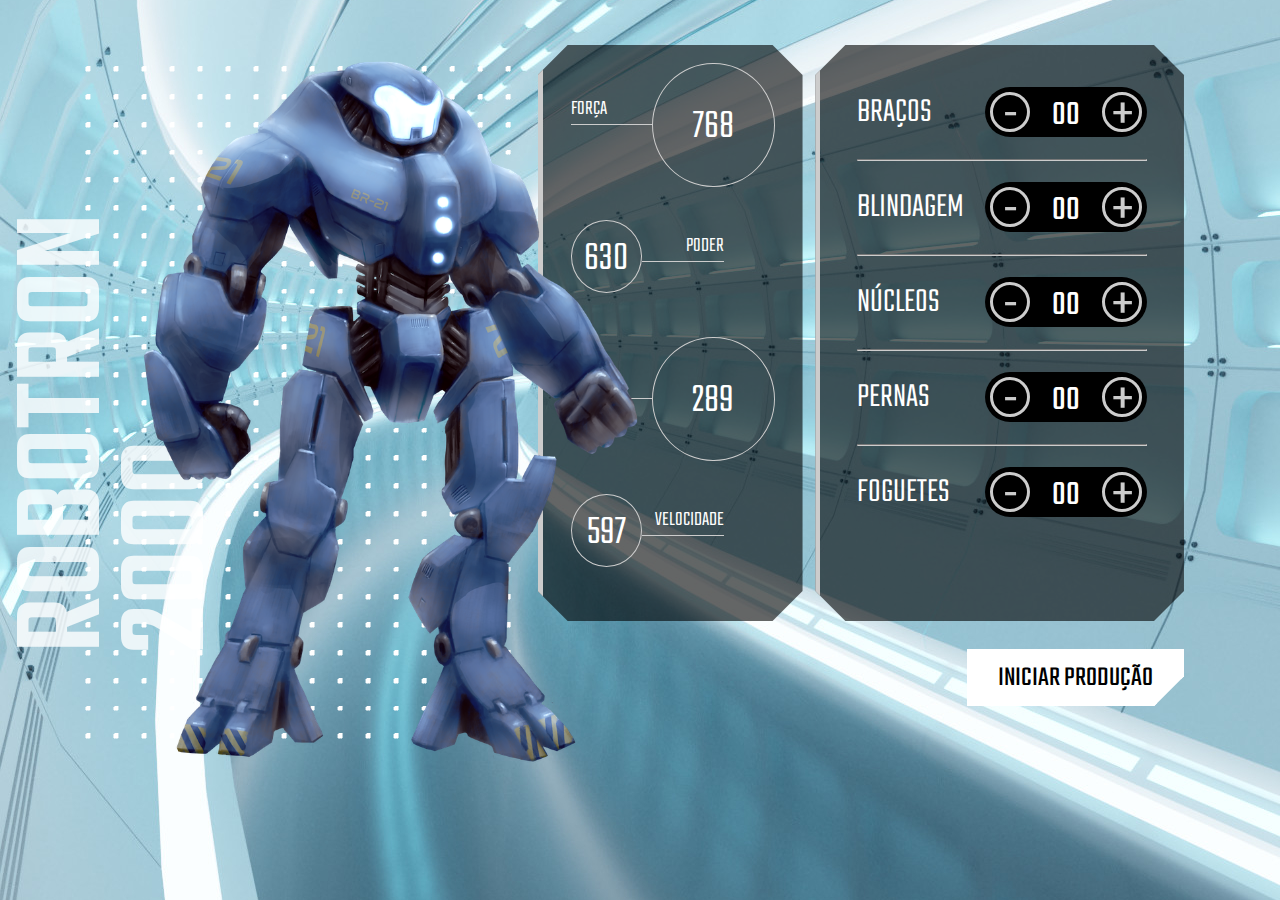
==== index.html @ 5b93d826 "Create index.html" ====
<!DOCTYPE html>
<html lang="en">
<head>
    <meta charset="UTF-8">
    <meta http-equiv="X-UA-Compatible" content="IE=edge">
    <meta name="viewport" content="width=device-width, initial-scale=1.0">
    <link rel="shortcut icon" type="image/jpg" href="img/favicon.ico"/>
    <title>Robotron 2000</title>

    <link rel="stylesheet" href="css/style.css">
    <link rel="preconnect" href="https://fonts.googleapis.com">
    <link rel="preconnect" href="https://fonts.gstatic.com" crossorigin>
    <link href="https://fonts.googleapis.com/css2?family=Teko:wght@300;500&display=swap" rel="stylesheet"> 
</head>

<body>
    <main>
        <section class="robotron">
            <img class="robo" src="img/robotron.png" alt="Robotron">
            <figcaption class="titulo">ROBOTRON <br>2000</figcaption>
        </section>

        <section class="box estatisticas">
            <div class="estatistica">
                <p class="estatistica-titulo">Força</p>
                <div class="estatistica-valor">
                    <p class="estatistica-numero">768</p>
                </div>
            </div>
            <div class="estatistica">
                <p class="estatistica-titulo">Poder</p>
                <div class="estatistica-valor">
                    <p class="estatistica-numero">630</p>
                </div>
            </div>
            <div class="estatistica">
                <p class="estatistica-titulo">Energia</p>
                <div class="estatistica-valor">
                    <p class="estatistica-numero">289</p>
                </div>
            </div>
            <div class="estatistica">
                <p class="estatistica-titulo">Velocidade</p>
                <div class="estatistica-valor">
                    <p class="estatistica-numero">597</p>
                </div>
            </div>
        </section>

        <section class="equipamentos">
            <form action="" class="montador">
                <div class="box montador-conteudo">
                    <div class="peca">
                        <label for="" class="peca-titulo">Braços</label>
                        <div class="controle">
                            <buttom class="controle-ajuste">-</buttom>
                            <input type="text" class="controle-contador" value="00">
                            <buttom class="controle-ajuste">+</buttom>
                        </div>
                    </div>
                    <hr class="linha">
                    <div class="peca">
                        <label for="" class="peca-titulo">Blindagem</label>
                        <div class="controle">
                            <buttom class="controle-ajuste">-</buttom>
                            <input type="text" class="controle-contador" value="00">
                            <buttom class="controle-ajuste">+</buttom>
                        </div>
                    </div>
                    <hr class="linha">
                    <div class="peca">
                        <label for="" class="peca-titulo">Núcleos</label>
                        <div class="controle">
                            <buttom class="controle-ajuste">-</buttom>
                            <input type="text" class="controle-contador" value="00">
                            <buttom class="controle-ajuste">+</buttom>
                        </div>
                    </div>
                    <hr class="linha">
                    <div class="peca">
                        <label for="" class="peca-titulo">Pernas</label>
                        <div class="controle">
                            <buttom class="controle-ajuste">-</buttom>
                            <input type="text" class="controle-contador" value="00">
                            <buttom class="controle-ajuste">+</buttom>
                        </div>
                    </div>
                    <hr class="linha">
                    <div class="peca">
                        <label for="" class="peca-titulo">Foguetes</label>
                        <div class="controle">
                            <buttom class="controle-ajuste">-</buttom>
                            <input type="text" class="controle-contador" value="00">
                            <buttom class="controle-ajuste">+</buttom>
                        </div>
                    </div>
                </div>
                <input type="submit" value="Iniciar produção" class="producao" id="producao">
            </form>
        </section>
    </main>

<script src="js/main.js"></script>
</body>
</html>
---- css/style.css ----
:root {
    --main-cinza: #CCCCCC;
    --main-branco: #FFFFFF;
    --main-preto: #000000;
}

* {
    box-sizing: border-box;
}

body {
    background: url(../img/fundo.jpg);
    background-position: center center;
    background-size: cover cover;
    padding: 0;
    margin: 0;
    font-weight: 300;
}

body, input {
    font-family: 'Teko', sans-serif;
}

main {
    width: 80vw;
    height: 80vh;
    margin: 10vh 8vw 10vh 12vw;
    display: flex;
    gap: 1vw;
}

.robotron {
    background: url(../img/estrutura.png) no-repeat;
    background-position: center center;
    margin: 0;
    flex-basis: 40%;
    position: relative;
}

.robo {
    height: 110%;
    z-index: 1;
    position: absolute;
    left: -20%;
    top: -5%;
}

.titulo {
    transform: rotate(180deg);
    font-weight: 500;
    font-size: 130px;
    position: absolute;
    bottom: 7rem;
    left: -3rem;
    line-height: 0.8;
    writing-mode: vertical-rl;
    text-orientation: mixed;
    color: rgba(255,255,255,0.8)
}

.box {
    background: rgba(0,0,0,0.6);
    clip-path: polygon(calc(100% - 30px) 0, 100% 30px, 100% calc(100% - 30px), calc(100% - 30px) 100%, 30px 100%, 0 calc(100% - 30px), 0 30px, 30px 0);
    border-left: 5px solid var(--main-cinza);
    height: 80%;
}

/****************************** Equipamentos *****/

.equipamentos {
    flex-basis: 32%;
}

.montador {
    height: 100%;;
}

.montador-conteudo {
    padding: 2em 10%;
}

.peca {
    padding: 1em 0;
}

.peca-titulo {
    color: var(--main-branco);
    text-transform: uppercase;
    font-size: 2.5em;
}

.controle {
    background: var(--main-preto);
    border-radius: 25px;
    float: right;
    display: inline-flex;
    padding: 5px;
    align-items: center;
    align-self: flex-end;
}

.controle-contador {
    width: 40px;
    height: 35px;
    background: none;
    border: 0;
    margin: 0 1rem;
    color: var(--main-branco);
    text-align: center;
    font-size: 2.5em;
    display: inline-flex;
    align-items: center;
    padding-top: 8px;
}

.controle-ajuste {
    display: inline-block;
    width: 40px;
    height: 40px;
    line-height: 44px;
    border-radius: 50%;
    color: var(--main-cinza);
    font-size: 4em;
    background: var(--main-preto);
    text-align: center;
    border: 3px solid var(--main-cinza);
    cursor: pointer;
}

.linha {
    border-color: var(--main-cinza);
}

.producao {
    margin-top: 1em;
    font-size: 2em;
    text-transform: uppercase;
    padding: 0.2em 1em;
    float: right;
    border: 3px solid var(--main-branco);
    background: var(--main-branco);
    clip-path: polygon(100% 0, 100% calc(100% - 30px), calc(100% - 30px) 100%, 0 100%, 0 0);
    cursor: pointer;
}

.producao:hover {
    background: var(--main-preto);
    color: var(--main-branco)
}



/****************************** Estatísticas *****/
.estatisticas {
    flex-basis: 23%;
    padding: 2em 2em 0;
}

.estatistica {
    color: var(--main-branco);
    display: flex;
    align-items: flex-start;
    height: 25%;
}

.estatistica-titulo {
    font-size: 1.5em;
    border-bottom: 1px solid var(--main-cinza);
    flex-basis: 40%;
    text-transform: uppercase;
    order: 1
}

.estatistica-valor {
    flex-basis: 60%;
    position: relative;
    margin: 10px 0 0;
    order: 2;
    margin: -10px 0 0;
}

.estatistica-valor::after {
    content: "";
    display: block;
    padding-bottom: 100%;
    border: 1px solid var(--main-cinza);
    border-radius: 50%;
}

.estatistica-numero {
    position: absolute;
    top: 50%;
    transform: translateY(-46%);
    width: 100%;
    line-height: 100%;
    text-align: center;
    font-size: 3em;
    margin: 0;
}

.estatistica:nth-child(2n) .estatistica-titulo {
    order: 2;
    text-align: right;
}

.estatistica:nth-child(2n) .estatistica-valor {
    order: 1;
    flex-basis: 35%;
    margin: 10px 0 0;
}

@media screen and (max-width: 1600px) {
    body { 
        font-size: 14px;
    }
    main {
        width: 90vw;
        height: 80vh;
        margin: 5vh auto;
    }
}

@media screen and (max-width: 1200px) {
    body { 
        font-size: 13px;
    }

    main {
        width: 96vw;
        height: 80vh;
        margin: 10vh auto;
    }
}
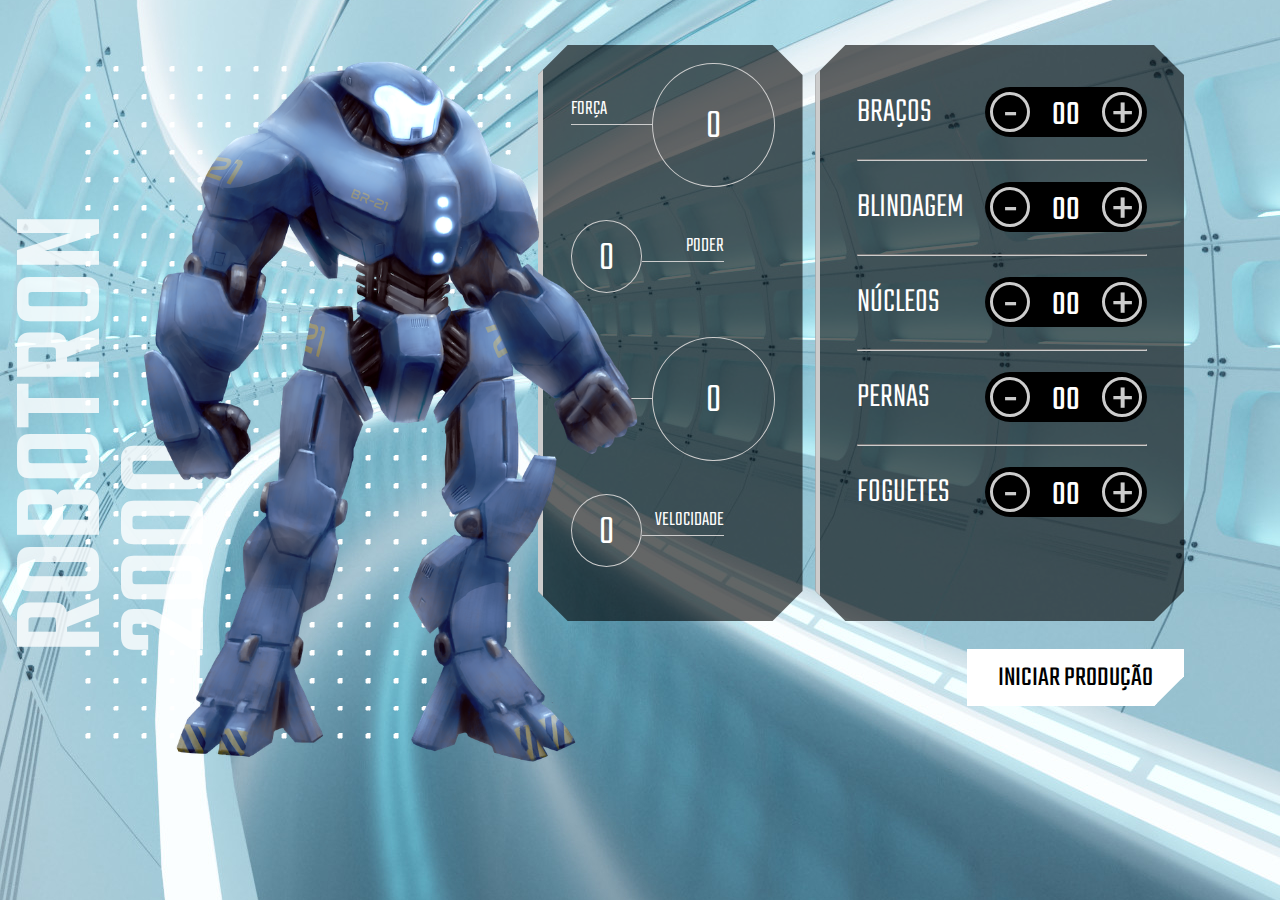
==== commit 68b3967c: "Update index.html" ====
--- a/index.html
+++ b/index.html
@@ -24,25 +24,25 @@
             <div class="estatistica">
                 <p class="estatistica-titulo">Força</p>
                 <div class="estatistica-valor">
-                    <p class="estatistica-numero">768</p>
+                    <p class="estatistica-numero" data-estatistica="forca">0</p>
                 </div>
             </div>
             <div class="estatistica">
                 <p class="estatistica-titulo">Poder</p>
                 <div class="estatistica-valor">
-                    <p class="estatistica-numero">630</p>
+                    <p class="estatistica-numero" data-estatistica="poder">0</p>
                 </div>
             </div>
             <div class="estatistica">
                 <p class="estatistica-titulo">Energia</p>
                 <div class="estatistica-valor">
-                    <p class="estatistica-numero">289</p>
+                    <p class="estatistica-numero" data-estatistica="energia">0</p>
                 </div>
             </div>
             <div class="estatistica">
                 <p class="estatistica-titulo">Velocidade</p>
                 <div class="estatistica-valor">
-                    <p class="estatistica-numero">597</p>
+                    <p class="estatistica-numero" data-estatistica="velocidade">0</p>
                 </div>
             </div>
         </section>
@@ -53,48 +53,57 @@
                     <div class="peca">
                         <label for="" class="peca-titulo">Braços</label>
                         <div class="controle">
-                            <buttom class="controle-ajuste">-</buttom>
-                            <input type="text" class="controle-contador" value="00">
-                            <buttom class="controle-ajuste">+</buttom>
+                            <buttom class="controle-ajuste" data-controle="-" data-peca="bracos" >-</buttom>
+                            <input type="text" class="controle-contador" value="00" data-contador>
+                            <buttom class="controle-ajuste" data-controle="+" data-peca="bracos">+</buttom>
                         </div>
                     </div>
+
                     <hr class="linha">
+
                     <div class="peca">
                         <label for="" class="peca-titulo">Blindagem</label>
                         <div class="controle">
-                            <buttom class="controle-ajuste">-</buttom>
-                            <input type="text" class="controle-contador" value="00">
-                            <buttom class="controle-ajuste">+</buttom>
+                            <buttom class="controle-ajuste" data-controle="-" data-peca="blindagem">-</buttom>
+                            <input type="text" class="controle-contador" value="00" data-contador>
+                            <buttom class="controle-ajuste" data-controle="+" data-peca="blindagem">+</buttom>
                         </div>
                     </div>
+
                     <hr class="linha">
+
                     <div class="peca">
                         <label for="" class="peca-titulo">Núcleos</label>
                         <div class="controle">
-                            <buttom class="controle-ajuste">-</buttom>
-                            <input type="text" class="controle-contador" value="00">
-                            <buttom class="controle-ajuste">+</buttom>
+                            <buttom class="controle-ajuste" data-controle="-" data-peca="nucleos">-</buttom>
+                            <input type="text" class="controle-contador" value="00" data-contador>
+                            <buttom class="controle-ajuste" data-controle="+" data-peca="nucleos">+</buttom>
                         </div>
                     </div>
+
                     <hr class="linha">
+
                     <div class="peca">
                         <label for="" class="peca-titulo">Pernas</label>
                         <div class="controle">
-                            <buttom class="controle-ajuste">-</buttom>
-                            <input type="text" class="controle-contador" value="00">
-                            <buttom class="controle-ajuste">+</buttom>
+                            <buttom class="controle-ajuste" data-controle="-" data-peca="penas">-</buttom>
+                            <input type="text" class="controle-contador" value="00" data-contador>
+                            <buttom class="controle-ajuste" data-controle="+" data-peca="pernas">+</buttom>
                         </div>
                     </div>
+
                     <hr class="linha">
+
                     <div class="peca">
                         <label for="" class="peca-titulo">Foguetes</label>
                         <div class="controle">
-                            <buttom class="controle-ajuste">-</buttom>
-                            <input type="text" class="controle-contador" value="00">
-                            <buttom class="controle-ajuste">+</buttom>
+                            <buttom class="controle-ajuste" data-controle="-" data-peca="foguetes">-</buttom>
+                            <input type="text" class="controle-contador" value="00" data-contador>
+                            <buttom class="controle-ajuste" data-controle="+" data-peca="foguetes">+</buttom>
                         </div>
                     </div>
                 </div>
+
                 <input type="submit" value="Iniciar produção" class="producao" id="producao">
             </form>
         </section>
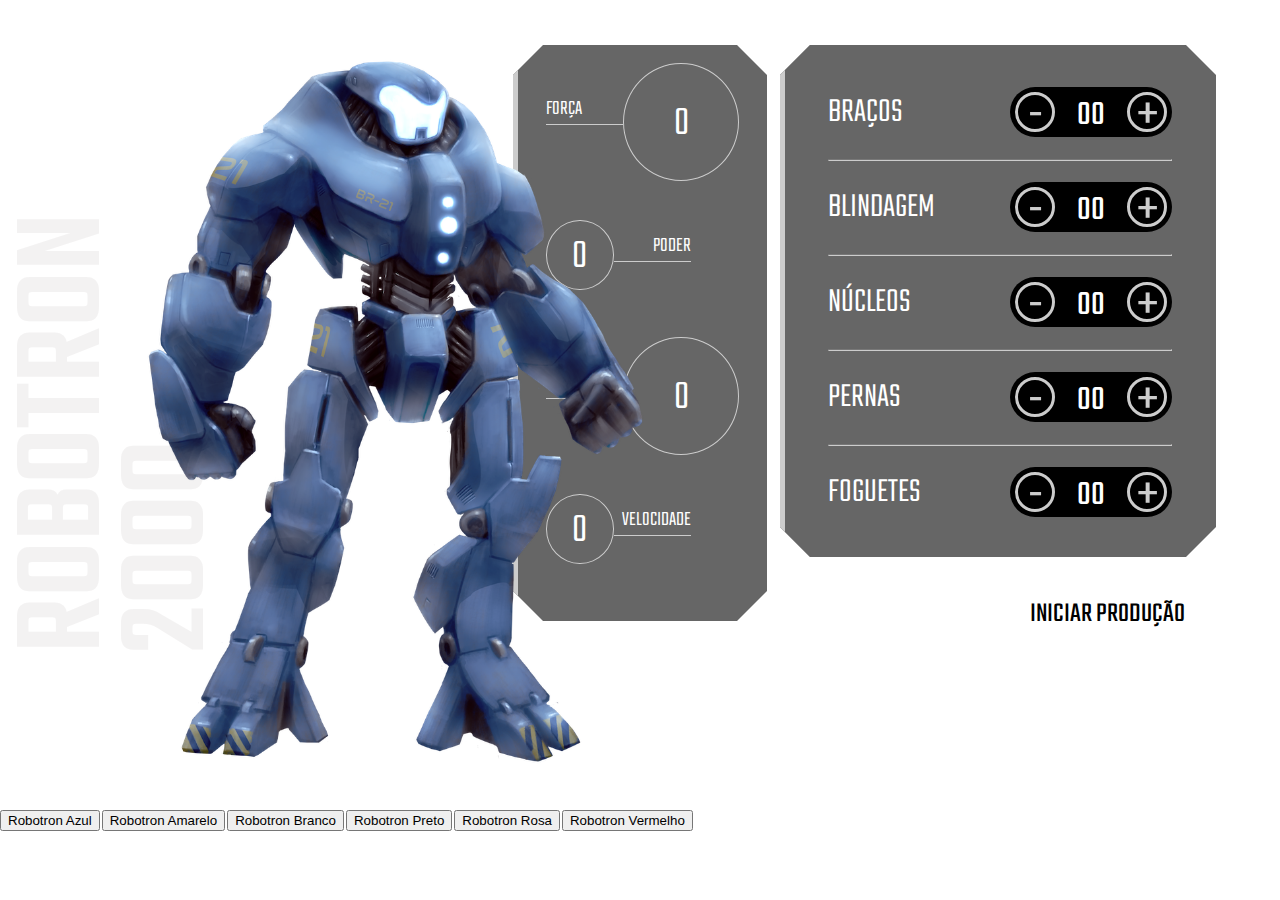
==== commit 9e15bfe1: "Update index.html" ====
--- a/index.html
+++ b/index.html
@@ -109,6 +109,18 @@
         </section>
     </main>
 
+    <section class="robotron">
+        <section class="botoes">
+            <button class="alterar" alterar onclick="trocaImagem('Azul')">Robotron Azul</button>
+            <button class="alterar" alterar onclick="trocaImagem('Amarelo')">Robotron Amarelo</button>
+            <button class="alterar" alterar onclick="trocaImagem('Branco')">Robotron Branco</button>
+            <button class="alterar" alterar onclick="trocaImagem('Preto')">Robotron Preto</button>
+            <button class="alterar" alterar onclick="trocaImagem('Rosa')">Robotron Rosa</button>
+            <button class="alterar" alterar onclick="trocaImagem('Vermelho')">Robotron Vermelho</button>
+        </section>
+
+        <img class="robo" src="/img/Robotron 2000 - Azul.png" alt="Robotron">  
+
 <script src="js/main.js"></script>
 </body>
 </html>
--- a/css/style.css
+++ b/css/style.css
@@ -9,9 +9,9 @@
 }
 
 body {
-    background: url(../img/fundo.jpg);
+    background: url(/img/background.jpg);
     background-position: center center;
-    background-size: cover cover;
+    background-size: 100%;
     padding: 0;
     margin: 0;
     font-weight: 300;
@@ -30,7 +30,6 @@
 }
 
 .robotron {
-    background: url(../img/estrutura.png) no-repeat;
     background-position: center center;
     margin: 0;
     flex-basis: 40%;
@@ -55,7 +54,7 @@
     line-height: 0.8;
     writing-mode: vertical-rl;
     text-orientation: mixed;
-    color: rgba(255,255,255,0.8)
+    color: rgba(240, 239, 239, 0.8)
 }
 
 .box {
@@ -68,11 +67,11 @@
 /****************************** Equipamentos *****/
 
 .equipamentos {
-    flex-basis: 32%;
+    flex-basis: 40%;
 }
 
 .montador {
-    height: 100%;;
+    height: 40rem;
 }
 
 .montador-conteudo {
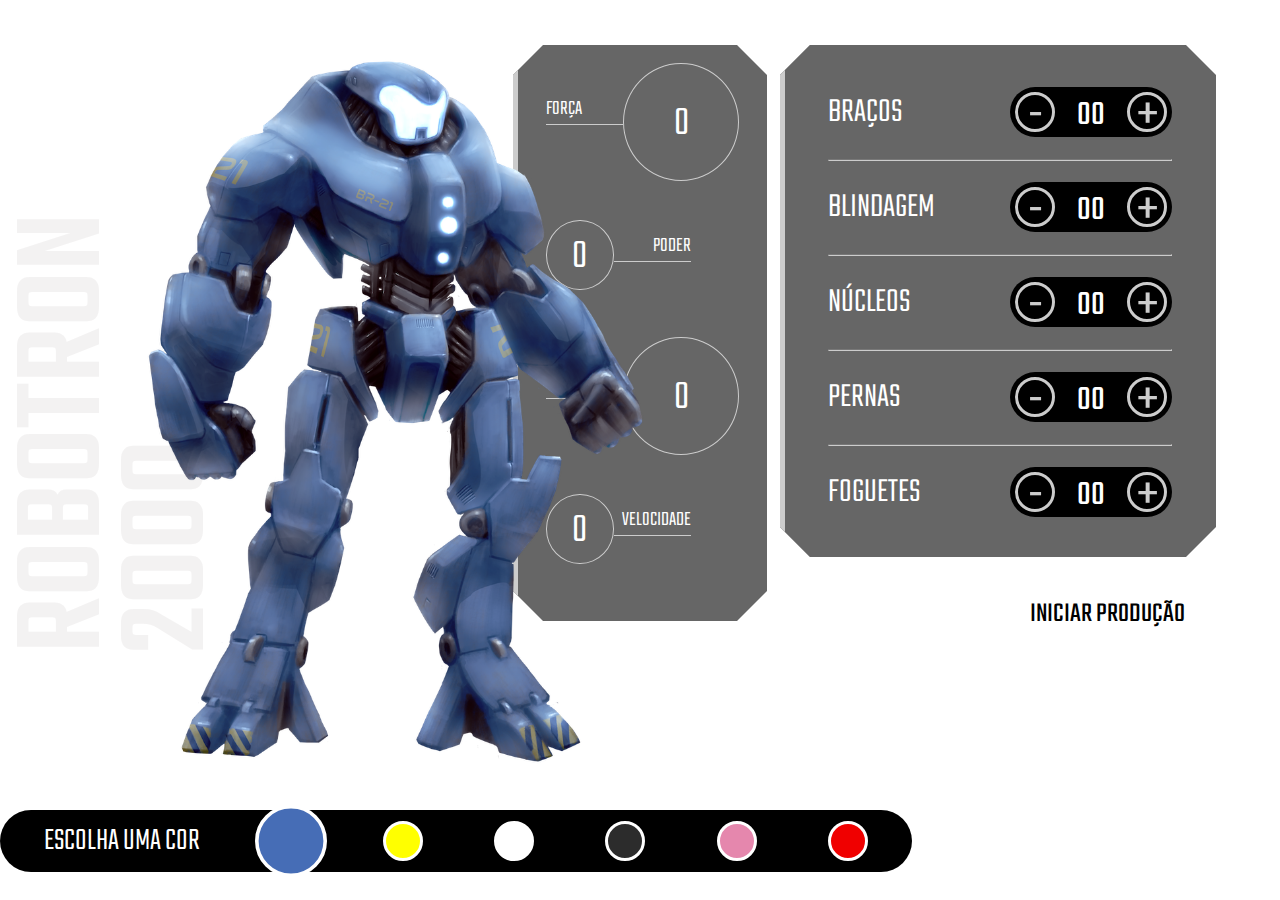
==== commit 8a5a29a6: "adicionando alteração de cor" ====
--- a/index.html
+++ b/index.html
@@ -109,17 +109,17 @@
         </section>
     </main>
 
-    <section class="robotron">
-        <section class="botoes">
-            <button class="alterar" alterar onclick="trocaImagem('Azul')">Robotron Azul</button>
-            <button class="alterar" alterar onclick="trocaImagem('Amarelo')">Robotron Amarelo</button>
-            <button class="alterar" alterar onclick="trocaImagem('Branco')">Robotron Branco</button>
-            <button class="alterar" alterar onclick="trocaImagem('Preto')">Robotron Preto</button>
-            <button class="alterar" alterar onclick="trocaImagem('Rosa')">Robotron Rosa</button>
-            <button class="alterar" alterar onclick="trocaImagem('Vermelho')">Robotron Vermelho</button>
-        </section>
+    <div class="container__btn-cor">
+        <span class="titulo-cor">Escolha uma cor</span>
+        <button class="btn-cor btn-ativo" data-cor="azul"></button>
+        <button class="btn-cor" data-cor="amarelo"></button>
+        <button class="btn-cor" data-cor="branco"></button>
+        <button class="btn-cor" data-cor="preto"></button>
+        <button class="btn-cor" data-cor="rosa"></button>
+        <button class="btn-cor" data-cor="vermelho"></button>
+    </div>
 
-        <img class="robo" src="/img/Robotron 2000 - Azul.png" alt="Robotron">  
+    <img class="robo" src="/img/Robotron 2000 - Azul.png" alt="Robotron">  
 
 <script src="js/main.js"></script>
 </body>
--- a/css/style.css
+++ b/css/style.css
@@ -17,7 +17,8 @@
     font-weight: 300;
 }
 
-body, input {
+body,
+input {
     font-family: 'Teko', sans-serif;
 }
 
@@ -58,7 +59,7 @@
 }
 
 .box {
-    background: rgba(0,0,0,0.6);
+    background: rgba(0, 0, 0, 0.6);
     clip-path: polygon(calc(100% - 30px) 0, 100% 30px, 100% calc(100% - 30px), calc(100% - 30px) 100%, 30px 100%, 0 calc(100% - 30px), 0 30px, 30px 0);
     border-left: 5px solid var(--main-cinza);
     height: 80%;
@@ -208,10 +209,91 @@
     margin: 10px 0 0;
 }
 
+/******************************* Alterar robô ******/
+
+.container__btn-cor {
+    background-color: black;
+
+    position: relative;
+
+    display: flex;
+    justify-content: space-around;
+    align-items: center;
+
+    z-index: 2;
+
+    border-radius: 100px;
+
+    padding: 0.5rem;
+    max-width: 57rem;
+}
+
+.titulo-cor {
+    font-size: 2rem;
+    text-transform: uppercase;
+
+    color: white;
+}
+
+.btn-cor {
+    border: 3px solid #ffffff;
+
+    border-radius: 50%;
+    aspect-ratio: 1/1;
+
+    cursor: pointer;
+
+    width: 40px;
+
+    transition: transform 0.5s;
+}
+
+.btn-cor:hover {
+    transform: scale(135%);
+
+    transition: transform 0.3s;
+}
+
+.btn-cor:active {
+    transform: scale(70%);
+}
+
+.btn-ativo {
+    transform: scale(180%);
+    border-width: 2px;
+}
+
+[data-cor="azul"] {
+    background-color: rgb(70, 109, 182);
+}
+
+[data-cor="amarelo"] {
+    background-color: rgb(255, 255, 0);
+}
+
+[data-cor="branco"] {
+    background-color: rgb(255, 255, 255);
+}
+
+[data-cor="preto"] {
+    background-color: rgb(44, 44, 44);
+}
+
+[data-cor="rosa"] {
+    background-color: rgb(229, 135, 173);
+}
+
+[data-cor="vermelho"] {
+    background-color: rgb(240, 0, 0);
+}
+
+/*====================================*/
+
 @media screen and (max-width: 1600px) {
-    body { 
+    body {
         font-size: 14px;
     }
+
     main {
         width: 90vw;
         height: 80vh;
@@ -220,7 +302,7 @@
 }
 
 @media screen and (max-width: 1200px) {
-    body { 
+    body {
         font-size: 13px;
     }
 
